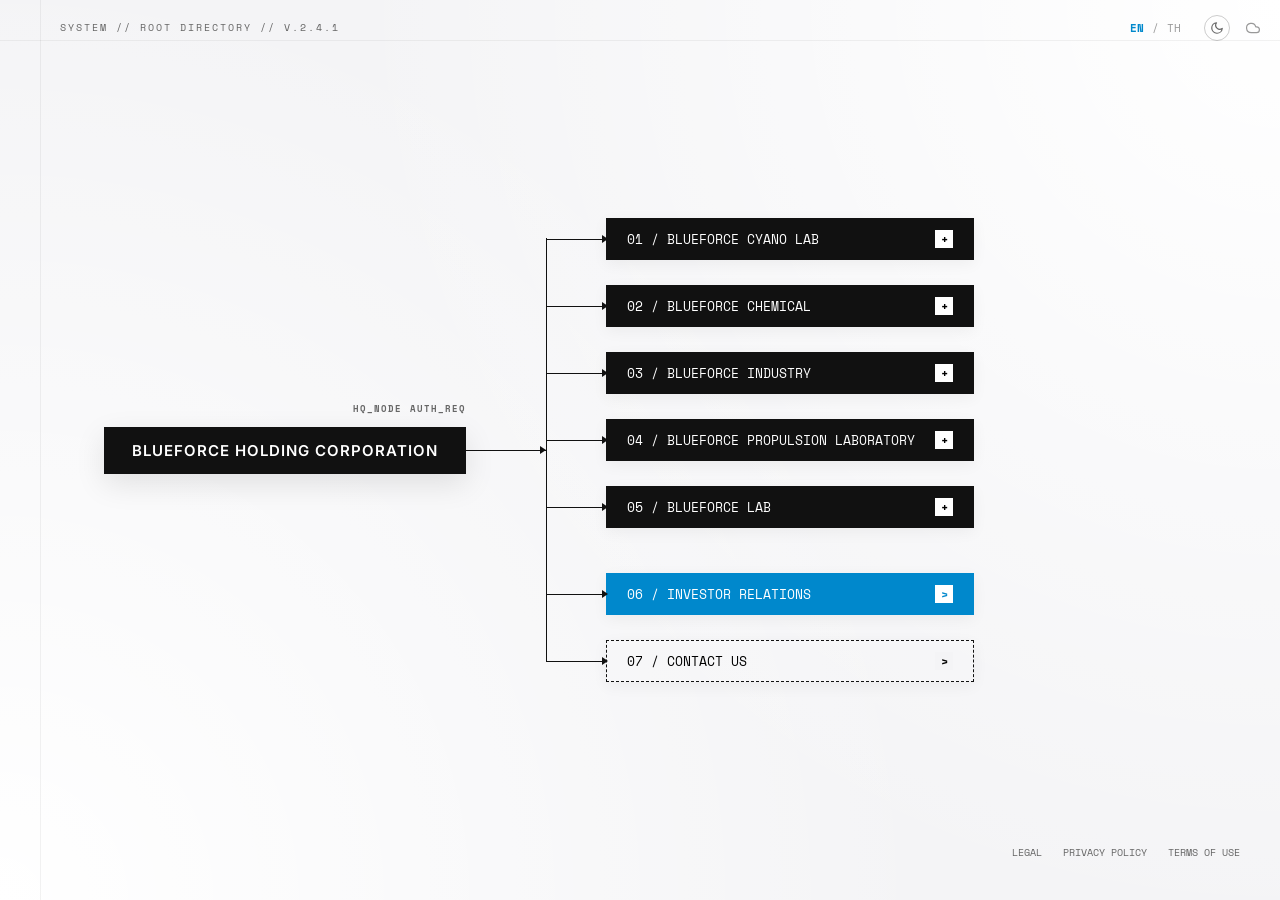
==== index.html @ e81e6acf "Add files via upload" ====
<!DOCTYPE html>
<html lang="en">
<head>
  <meta charset="UTF-8">
  <meta name="viewport" content="width=device-width, initial-scale=1.0">
  <meta name="description" content="Blueforce Holding Corporation - Core Directory">
  <title>BLUEFORCE HOLDING CORPORATION</title>
  <link rel="stylesheet" href="styles.css">
</head>
<body>
  <div class="lang-toggle">
    <span class="lang-btn active" data-lang="en">EN</span> / <span class="lang-btn" data-lang="th">TH</span>
    <span class="theme-toggle" id="theme-toggle"><svg width="14" height="14" viewBox="0 0 24 24" fill="none" stroke="currentColor" stroke-width="2" stroke-linecap="round" stroke-linejoin="round"><path d="M21 12.79A9 9 0 1 1 11.21 3 7 7 0 0 0 21 12.79z"/></svg></span>
    <a href="login.html" class="cloud-toggle" id="cloud-toggle" title="Blueforce Cloud"><svg width="14" height="14" viewBox="0 0 24 24" fill="none" stroke="currentColor" stroke-width="2" stroke-linecap="round" stroke-linejoin="round"><path d="M18 10h-1.26A8 8 0 1 0 9 20h9a5 5 0 0 0 0-10z"/></svg></a>
  </div>

  <div class="page-header" data-i18n="sys_root">SYSTEM // ROOT DIRECTORY // v.2.4.1</div>

  <div class="diagram-container">
    <div class="node">
      <div class="tags">
        <span data-i18n="tag_hq_node">HQ_NODE</span>
        <span data-i18n="tag_auth_req">AUTH_REQ</span>
      </div>
      <span data-i18n="corp_name">BLUEFORCE HOLDING CORPORATION</span>
    </div>
    
    <div class="connector-right"></div>
    
    <div class="tree">
      <a href="cyano-lab.html" class="tree-item">
        <div class="tree-node">
          <span data-i18n="node_01">01 / BLUEFORCE CYANO LAB</span>
          <span class="icon">+</span>
        </div>
      </a>
      
      <a href="chemical.html" class="tree-item">
        <div class="tree-node">
          <span data-i18n="node_02">02 / BLUEFORCE CHEMICAL</span>
          <span class="icon">+</span>
        </div>
      </a>
      
      <a href="industry.html" class="tree-item">
        <div class="tree-node">
          <span data-i18n="node_03">03 / BLUEFORCE INDUSTRY</span>
          <span class="icon">+</span>
        </div>
      </a>

      <a href="propulsion.html" class="tree-item">
        <div class="tree-node">
          <span data-i18n="node_04">04 / BLUEFORCE PROPULSION LABORATORY</span>
          <span class="icon">+</span>
        </div>
      </a>

      <a href="lab.html" class="tree-item">
        <div class="tree-node">
          <span data-i18n="node_05">05 / BLUEFORCE LAB</span>
          <span class="icon">+</span>
        </div>
      </a>

      <!-- NEW PHASE 2 NODES -->
      <a href="#" class="tree-item" style="margin-top: 20px;">
        <div class="tree-node" style="background-color: var(--accent-blue); border-color: var(--accent-blue);">
          <span data-i18n="node_06">06 / INVESTOR RELATIONS</span>
          <span class="icon" style="color: var(--accent-blue);">></span>
        </div>
      </a>

      <a href="contact.html" class="tree-item">
        <div class="tree-node tree-node-contact">
          <span data-i18n="node_07">07 / CONTACT US</span>
          <span class="icon contact-icon">></span>
        </div>
      </a>
    </div>
  </div>

  <div class="global-footer">
    <a href="#" data-i18n="footer_legal">LEGAL</a>
    <a href="#" data-i18n="footer_privacy">PRIVACY POLICY</a>
    <a href="#" data-i18n="footer_terms">TERMS OF USE</a>
  </div>

  <!-- <div class="global-ticker">
    <div class="ticker-content" data-i18n="ticker_msg">
      MARKET DATA: BHC +4.2% ^ | CYANO +1.1% ^ | CHEMDIV -0.4% v || SYSTEM STATUS: NOMINAL || SECURITY ALERT LEVEL: GREEN (TIER 1) || GLOBAL OPERATIONS REPORT: ALL FACILITIES OPERATING AT 98% EFFICIENCY
    </div>
  </div> -->

  <script src="script.js"></script>
</body>
</html>
---- styles.css ----
@import url('https://fonts.googleapis.com/css2?family=Inter:wght@300;400;600&family=Space+Mono&display=swap');

:root {
  --bg-color: #f4f4f6;
  --text-color: #111;
  --accent-blue: #0088cc;
  --node-bg: #111;
  --line-color: #111;
  --font-mono: 'Space Mono', monospace;
  --font-sans: 'Inter', sans-serif;
}

* {
  box-sizing: border-box;
}

body {
  margin: 0;
  padding: 40px;
  background-color: var(--bg-color);
  color: var(--text-color);
  font-family: var(--font-sans);
  min-height: 100vh;
  position: relative;
  background-image: 
    radial-gradient(circle at 100% 0%, #ffffff 0%, transparent 60%),
    radial-gradient(circle at 0% 100%, #ffffff 0%, transparent 60%);
  background-attachment: fixed;
}

/* Geometric details */
body::before {
  content: '';
  position: fixed;
  top: 0;
  left: 40px;
  width: 1px;
  height: 100vh;
  background: rgba(0,0,0,0.05);
  z-index: 0;
}

body::after {
  content: '';
  position: fixed;
  top: 40px;
  left: 0;
  width: 100vw;
  height: 1px;
  background: rgba(0,0,0,0.05);
  z-index: 0;
}

/* Page Headers */
.page-header {
  position: absolute;
  top: 20px;
  left: 60px;
  font-family: var(--font-mono);
  font-size: 10px;
  color: #666;
  text-transform: uppercase;
  letter-spacing: 2px;
  z-index: 10;
}

/* Diagrammatic Containers */
.diagram-container {
  display: flex;
  flex-direction: row;
  align-items: center;
  justify-content: flex-start;
  min-height: calc(100vh - 80px);
  position: relative;
  z-index: 5;
  padding-left: 5vw;
}

@media (max-width: 900px) {
  .diagram-container {
    flex-direction: column;
    align-items: flex-start;
    padding-top: 60px;
  }
}

/* Nodes */
.node {
  background-color: var(--node-bg);
  color: #fff;
  padding: 14px 28px;
  font-size: 15px;
  font-weight: 600;
  letter-spacing: 1px;
  text-transform: uppercase;
  position: relative;
  z-index: 2;
  box-shadow: 0 10px 30px rgba(0,0,0,0.1);
  transition: transform 0.1s ease-out, background-color 0.3s ease;
  text-align: center;
  min-width: 320px;
  transform: translate3d(var(--mouse-x, 0px), var(--mouse-y, 0px), 0);
  will-change: transform;
}

.node.subpage-node {
  background-color: #fff;
  color: #111;
  border: 2px solid #111;
}

.node:not(.subpage-node):hover {
  transform: translate3d(var(--mouse-x, 0px), calc(var(--mouse-y, 0px) - 2px), 0) scale(1.02);
  background-color: #000;
}

.node .tags {
  position: absolute;
  top: -25px;
  right: 0;
  font-family: var(--font-mono);
  font-size: 9px;
  color: #666;
  display: flex;
  gap: 8px;
}

/* Connectors */
.connector-right {
  width: 80px;
  height: 1px;
  background-color: var(--line-color);
  position: relative;
  z-index: 1;
}

.connector-right::after {
  content: '';
  position: absolute;
  right: 0;
  top: -4px;
  border-top: 4px solid transparent;
  border-bottom: 4px solid transparent;
  border-left: 6px solid var(--line-color);
}

@media (max-width: 900px) {
  .connector-right {
    width: 1px;
    height: 40px;
    margin-left: 40px;
  }
  .connector-right::after {
    right: -4px;
    top: auto;
    bottom: 0;
    border-left: 4px solid transparent;
    border-right: 4px solid transparent;
    border-top: 6px solid var(--line-color);
  }
}

/* Tree Structure */
.tree {
  display: flex;
  flex-direction: column;
  gap: 25px;
  position: relative;
  padding-left: 60px;
}

@media (max-width: 900px) {
  .tree {
    padding-left: 40px;
  }
}

/* Vertical line for the tree */
.tree::before {
  content: '';
  position: absolute;
  left: 0;
  top: 20px;
  bottom: 20px;
  width: 1px;
  background-color: var(--line-color);
  z-index: 1;
}

@media (max-width: 900px) {
  .tree::before {
    left: 40px;
    top: -20px;
  }
}

.tree-item {
  display: block;
  position: relative;
  text-decoration: none;
  color: inherit;
  opacity: 0;
  animation: fadeIn 0.6s forwards cubic-bezier(0.1, 0.9, 0.2, 1);
  transform: translate3d(var(--mouse-x, 0px), var(--mouse-y, 0px), 0);
  will-change: transform;
}

/* Horizontal line from trunk to tree item */
.tree-item::before {
  content: '';
  position: absolute;
  left: -60px;
  top: 50%;
  width: 60px;
  height: 1px;
  background-color: var(--line-color);
  z-index: 1;
}

/* Arrow head on horizontal line */
.tree-item::after {
  content: '';
  position: absolute;
  left: -4px;
  top: 50%;
  transform: translateY(-50%);
  border-top: 4px solid transparent;
  border-bottom: 4px solid transparent;
  border-left: 6px solid var(--line-color);
  z-index: 2;
}

@media (max-width: 900px) {
  .tree-item::before {
    left: 0;
    width: 40px;
  }
  .tree-item::after {
    left: 36px;
  }
}

.tree-node {
  background-color: var(--node-bg);
  color: #fff;
  padding: 10px 20px;
  font-size: 13px;
  font-family: var(--font-mono);
  text-transform: uppercase;
  transition: all 0.3s ease;
  display: flex;
  align-items: center;
  justify-content: space-between;
  min-width: 320px;
  border: 1px solid transparent;
  box-shadow: 0 4px 15px rgba(0,0,0,0.05);
}

.tree-node .icon {
  display: inline-flex;
  align-items: center;
  justify-content: center;
  width: 18px;
  height: 18px;
  background-color: #fff;
  color: #000;
  font-size: 12px;
  font-weight: bold;
  margin-left: 20px;
  transition: all 0.3s;
}

.tree-item:hover .tree-node {
  background-color: #fff;
  color: #000;
  border: 1px solid #000;
  transform: translateX(10px);
}

.tree-item:hover .tree-node .icon {
  background-color: #000;
  color: #fff;
  transform: rotate(90deg);
}

.tree-item:nth-child(1) { animation-delay: 0.1s; }
.tree-item:nth-child(2) { animation-delay: 0.2s; }
.tree-item:nth-child(3) { animation-delay: 0.3s; }
.tree-item:nth-child(4) { animation-delay: 0.4s; }
.tree-item:nth-child(5) { animation-delay: 0.5s; }

/* Contact node (07) - dashed outline variant */
.tree-node-contact {
  background-color: transparent;
  border: 1px dashed var(--line-color);
  color: #000;
}

.tree-node-contact .contact-icon {
  background-color: #f4f4f6;
  color: #000;
}

@keyframes fadeIn {
  from { opacity: 0; transform: translateX(-20px); }
  to { opacity: 1; transform: translateX(0); }
}

/* Subpage Layout */
.subpage-container {
  padding-top: 100px;
  padding-left: 60px;
  max-width: 1000px;
}

@media (max-width: 900px) {
  .subpage-container {
    padding-left: 0;
  }
}

.back-link {
  display: inline-flex;
  align-items: center;
  text-decoration: none;
  color: var(--text-color);
  font-family: var(--font-mono);
  font-size: 12px;
  margin-bottom: 50px;
  transition: color 0.3s, transform 0.3s;
  text-transform: uppercase;
  letter-spacing: 1px;
}

.back-link::before {
  content: '<';
  margin-right: 12px;
  font-size: 12px;
  font-weight: bold;
}

.back-link:hover {
  color: var(--accent-blue);
  transform: translateX(-5px);
}

.subpage-content {
  display: flex;
  gap: 60px;
  margin-top: 40px;
}

@media (max-width: 900px) {
  .subpage-content {
    flex-direction: column;
    gap: 40px;
  }
}

.subpage-details {
  flex: 1;
  font-size: 15px;
  line-height: 1.7;
  color: #333;
  padding: 30px;
  background: #fff;
  border: 1px solid rgba(0,0,0,0.1);
  box-shadow: 0 10px 30px rgba(0,0,0,0.03);
  position: relative;
}

.subpage-details::before {
  content: '';
  position: absolute;
  top: -1px;
  left: 0;
  width: 30%;
  height: 2px;
  background-color: var(--accent-blue);
}

.properties-list {
  font-family: var(--font-mono);
  font-size: 12px;
  border-left: 1px solid var(--line-color);
  padding-left: 30px;
  margin-left: 10px;
  list-style: none;
  display: flex;
  flex-direction: column;
  gap: 15px;
  position: relative;
}

.properties-list li {
  position: relative;
  display: flex;
  align-items: center;
}

.properties-list li::before {
  content: '';
  position: absolute;
  left: -30px;
  top: 50%;
  width: 20px;
  height: 1px;
  background-color: var(--line-color);
}

.prop-name {
  font-weight: bold;
  text-transform: uppercase;
  margin-right: 15px;
  color: #000;
  background: #fff;
  padding: 4px 8px;
  border: 1px solid #eee;
  min-width: 120px;
}

.prop-value {
  color: #666;
}

.checkbox-checked {
  display: inline-flex;
  align-items: center;
  justify-content: center;
  width: 14px;
  height: 14px;
  background-color: var(--accent-blue);
  color: #fff;
  font-size: 10px;
  margin-left: auto;
}

/* Decoration lines for subpage */
.decorative-line {
  position: absolute;
  width: 1px;
  height: 100px;
  background-color: var(--line-color);
  left: 80px;
  top: -100px;
}

/* ------------------- Phase 2 Features ------------------- */
.page-header {
  transform: translate3d(var(--mouse-x, 0px), var(--mouse-y, 0px), 0);
  will-change: transform;
}

.subpage-details {
  transform: translate3d(var(--mouse-x, 0px), var(--mouse-y, 0px), 0);
  will-change: transform;
}

.connector-right {
  transform: translate3d(var(--mouse-x, 0px), var(--mouse-y, 0px), 0);
  will-change: transform;
}

.tree {
  transform: translate3d(var(--mouse-x, 0px), var(--mouse-y, 0px), 0);
  will-change: transform;
}

/* Global Ticker */
.global-ticker {
  position: fixed;
  bottom: 0;
  left: 0;
  width: 100vw;
  background-color: #000;
  color: #0f0; /* retro terminal green */
  font-family: var(--font-mono);
  font-size: 11px;
  padding: 6px 0;
  white-space: nowrap;
  overflow: hidden;
  z-index: 100;
  letter-spacing: 1px;
}

.ticker-content {
  display: inline-block;
  padding-left: 100%;
  animation: tickerScroll 20s linear infinite;
}

@keyframes tickerScroll {
  0% { transform: translate3d(0, 0, 0); }
  100% { transform: translate3d(-100%, 0, 0); }
}

/* Global Footer */
.global-footer {
  position: fixed;
  bottom: 40px;
  right: 40px;
  font-family: var(--font-mono);
  font-size: 10px;
  z-index: 90;
}

.global-footer a {
  color: #666;
  text-decoration: none;
  margin-left: 15px;
  transition: color 0.3s;
}

.global-footer a:hover {
  color: #000;
}

/* Language Toggle */
.lang-toggle {
  position: fixed;
  top: 15px;
  right: 20px;
  font-family: var(--font-mono);
  font-size: 11px;
  color: #999;
  z-index: 90;
  display: flex;
  gap: 8px;
  align-items: center;
}

.cloud-toggle {
  cursor: pointer;
  margin-left: 8px;
  display: flex;
  align-items: center;
  justify-content: center;
  color: #999;
  transition: color 0.3s;
}

.cloud-toggle:hover {
  color: var(--accent-blue);
}

.theme-toggle {
  cursor: pointer;
  margin-left: 5px;
  display: flex;
  align-items: center;
  justify-content: center;
  color: #999;
  transition: color 0.3s;
}

.theme-toggle:hover {
  color: var(--accent-blue);
}

.lang-toggle .lang-btn {
  cursor: pointer;
  transition: color 0.3s;
}

.lang-toggle .lang-btn:hover {
  color: var(--accent-blue);
}

.lang-toggle .lang-btn.active {
  color: var(--accent-blue);
  font-weight: bold;
}

/* Careers Box in Subsidiary Pages */
.careers-box {
  margin-top: 40px;
  padding: 20px;
  border: 1px dashed var(--line-color);
  background-color: #fafafa;
}

.careers-box-title {
  font-family: var(--font-mono);
  font-size: 12px;
  font-weight: bold;
  margin-bottom: 15px;
  color: var(--accent-blue);
  display: flex;
  align-items: center;
  gap: 10px;
}

.careers-box-title::before {
  content: '>';
  color: #000;
}

.job-listing {
  display: flex;
  justify-content: space-between;
  align-items: center;
  font-size: 13px;
  padding: 8px 0;
  border-bottom: 1px solid rgba(0,0,0,0.05);
}

.job-listing:last-child {
  border-bottom: none;
}

.job-apply-btn {
  background: #000;
  color: #fff;
  border: none;
  padding: 4px 10px;
  font-family: var(--font-mono);
  font-size: 10px;
  cursor: pointer;
  transition: background 0.2s;
}

.job-apply-btn:hover {
  background: var(--accent-blue);
}

/* ============ Proper Dark Mode ============ */
html.dark-mode {
  --bg-color: #4a5665;
  --text-color: #e0e0e0;
  --node-bg: #e8e8e8;
  --line-color: #e0e0e0;
}

html.dark-mode body {
  background-color: #4a5665;
  color: #e0e0e0;
  background-image:
    radial-gradient(circle at 100% 0%, #1a1a1f 0%, transparent 60%),
    radial-gradient(circle at 0% 100%, #1a1a1f 0%, transparent 60%);
}

html.dark-mode body::before {
  background: rgba(255,255,255,0.06);
}

html.dark-mode body::after {
  background: rgba(255,255,255,0.06);
}

/* Page header */
html.dark-mode .page-header {
  color: #888;
}

/* Node tags */
html.dark-mode .node .tags {
  color: #999;
}

/* Main node in dark: light bg, dark text (inverted) */
html.dark-mode .node {
  background-color: #e8e8e8;
  color: #111;
  box-shadow: 0 10px 30px rgba(0,0,0,0.4);
}

html.dark-mode .node:not(.subpage-node):hover {
  background-color: #fff;
}

/* Subpage node: dark bg, light border/text */
html.dark-mode .node.subpage-node {
  background-color: #0e0e10;
  color: #e0e0e0;
  border-color: #e0e0e0;
}

/* Tree nodes */
html.dark-mode .tree-node {
  background-color: #e8e8e8;
  color: #111;
  box-shadow: 0 4px 15px rgba(0,0,0,0.3);
}

html.dark-mode .tree-node .icon {
  background-color: #111;
  color: #e8e8e8;
}

/* Contact node (07) dark mode */
html.dark-mode .tree-node-contact {
  background-color: transparent;
  border: 1px dashed #e0e0e0;
  color: #e0e0e0;
}

html.dark-mode .tree-node-contact .contact-icon {
  background-color: #222;
  color: #e0e0e0;
}

html.dark-mode .tree-item:hover .tree-node {
  background-color: #111;
  color: #e8e8e8;
  border-color: #e8e8e8;
}

html.dark-mode .tree-item:hover .tree-node .icon {
  background-color: #e8e8e8;
  color: #111;
}

/* Connectors */
html.dark-mode .connector-right {
  background-color: #e0e0e0;
}

html.dark-mode .connector-right::after {
  border-left-color: #e0e0e0;
}

/* Tree vertical & horizontal lines */
html.dark-mode .tree::before {
  background-color: #e0e0e0;
}

html.dark-mode .tree-item::before {
  background-color: #e0e0e0;
}

html.dark-mode .tree-item::after {
  border-left-color: #e0e0e0;
}

/* Subpage details panel */
html.dark-mode .subpage-details {
  background: #181820;
  color: #ccc;
  border-color: rgba(255,255,255,0.1);
  box-shadow: 0 10px 30px rgba(0,0,0,0.3);
}

/* Properties list */
html.dark-mode .properties-list {
  border-left-color: #e0e0e0;
}

html.dark-mode .properties-list li::before {
  background-color: #e0e0e0;
}

html.dark-mode .prop-name {
  color: #e0e0e0;
  background: #222;
  border-color: #333;
}

html.dark-mode .prop-value {
  color: #999;
}

/* Careers box */
html.dark-mode .careers-box {
  background-color: #141418;
  border-color: #444;
}

html.dark-mode .careers-box-title::before {
  color: #e0e0e0;
}

html.dark-mode .job-listing {
  border-bottom-color: rgba(255,255,255,0.08);
  color: #ccc;
}

html.dark-mode .job-apply-btn {
  background: #e8e8e8;
  color: #111;
}

html.dark-mode .job-apply-btn:hover {
  background: var(--accent-blue);
  color: #fff;
}

/* Back link */
html.dark-mode .back-link {
  color: #ccc;
}

html.dark-mode .back-link:hover {
  color: var(--accent-blue);
}

/* Decorative line */
html.dark-mode .decorative-line {
  background-color: #e0e0e0;
}

/* Lang toggle */
html.dark-mode .lang-toggle {
  color: #777;
}

html.dark-mode .lang-toggle .lang-btn:hover,
html.dark-mode .lang-toggle .lang-btn.active {
  color: var(--accent-blue);
}

/* Footer */
html.dark-mode .global-footer a {
  color: #888;
}

html.dark-mode .global-footer a:hover {
  color: #e0e0e0;
}

/* Contact page inline styles override */
html.dark-mode input,
html.dark-mode textarea {
  background-color: #181820;
  color: #e0e0e0;
  border-color: #444;
}

html.dark-mode button[data-i18n="btn_transmit"] {
  background: #e8e8e8 !important;
  color: #111 !important;
}

html.dark-mode button[data-i18n="btn_transmit"]:hover {
  background: var(--accent-blue) !important;
  color: #fff !important;
}

/* ============ Theme Toggle Icon Button ============ */
.theme-toggle {
  cursor: pointer;
  margin-left: 15px;
  user-select: none;
  transition: opacity 0.3s, transform 0.3s;
  display: inline-flex;
  align-items: center;
  justify-content: center;
  width: 26px;
  height: 26px;
  border-radius: 50%;
  border: 1px solid rgba(0,0,0,0.2);
  background: transparent;
  vertical-align: middle;
  line-height: 1;
  color: #666;
}

html.dark-mode .theme-toggle {
  border-color: rgba(255,255,255,0.25);
  color: #aaa;
}

.theme-toggle:hover {
  color: var(--accent-blue);
  border-color: var(--accent-blue);
  transform: rotate(15deg);
}
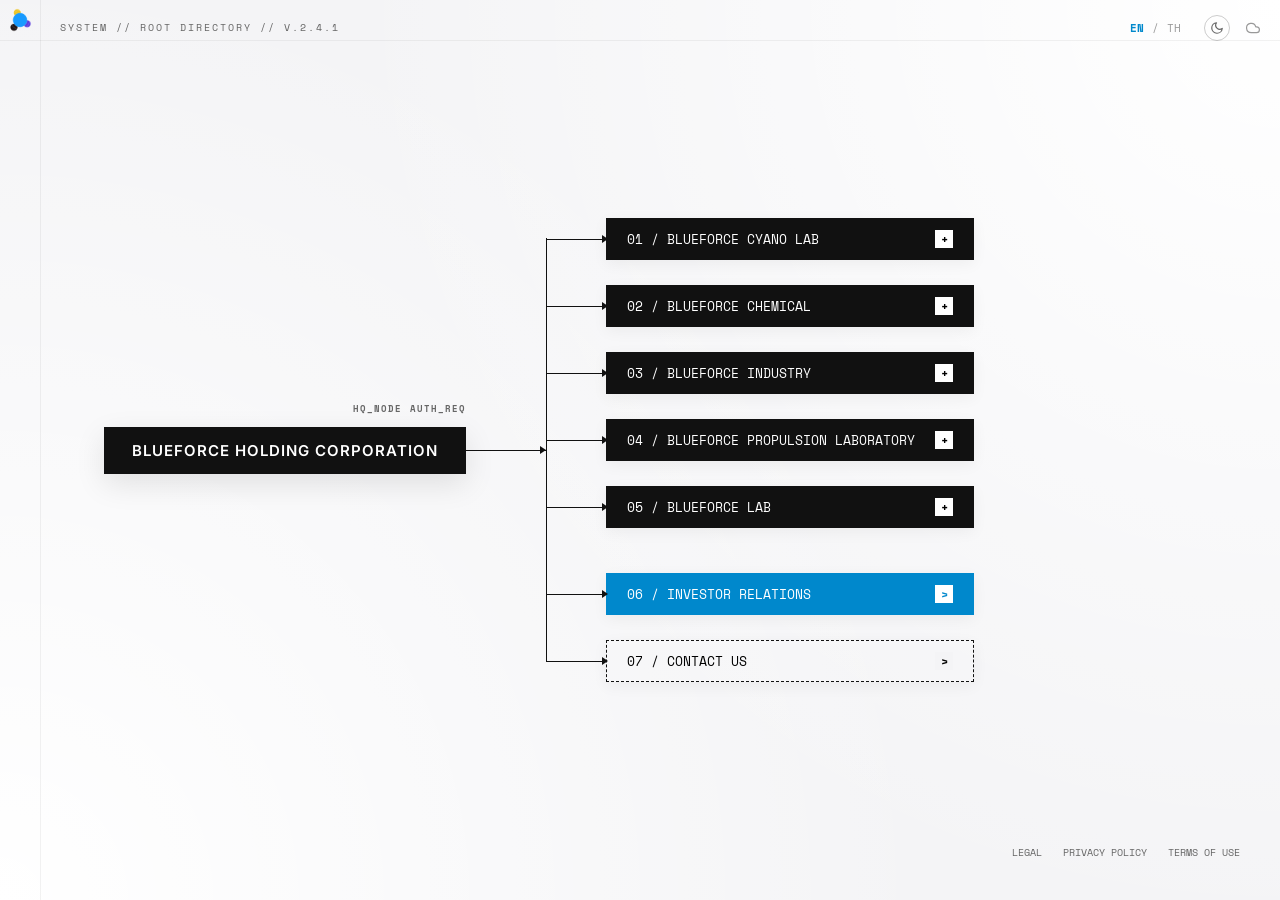
==== commit 419ac3c0: "Add logo and fix model" ====
--- a/index.html
+++ b/index.html
@@ -6,6 +6,7 @@
   <meta name="description" content="Blueforce Holding Corporation - Core Directory">
   <title>BLUEFORCE HOLDING CORPORATION</title>
   <link rel="stylesheet" href="styles.css">
+  <link rel="icon" type="image/png" href="LOGO/BHC_LOGO.png">
 </head>
 <body>
   <div class="lang-toggle">
@@ -14,6 +15,7 @@
     <a href="login.html" class="cloud-toggle" id="cloud-toggle" title="Blueforce Cloud"><svg width="14" height="14" viewBox="0 0 24 24" fill="none" stroke="currentColor" stroke-width="2" stroke-linecap="round" stroke-linejoin="round"><path d="M18 10h-1.26A8 8 0 1 0 9 20h9a5 5 0 0 0 0-10z"/></svg></a>
   </div>
 
+  <img src="LOGO/BHC_LOGO.png" class="nav-logo site-logo" alt="BHC Logo">
   <div class="page-header" data-i18n="sys_root">SYSTEM // ROOT DIRECTORY // v.2.4.1</div>
 
   <div class="diagram-container">
--- a/styles.css
+++ b/styles.css
@@ -529,6 +529,25 @@
   align-items: center;
 }
 
+.nav-logo {
+  height: 24px;
+  width: auto;
+  opacity: 0.9;
+  transition: opacity 0.3s, transform 0.3s;
+}
+
+.site-logo {
+  position: absolute;
+  top: 8px;
+  left: 8px;
+  z-index: 10;
+}
+
+.nav-logo:hover {
+  opacity: 1;
+  transform: scale(1.05);
+}
+
 .cloud-toggle {
   cursor: pointer;
   margin-left: 8px;
@@ -629,6 +648,10 @@
   --text-color: #e0e0e0;
   --node-bg: #e8e8e8;
   --line-color: #e0e0e0;
+}
+
+html.dark-mode .nav-logo {
+  opacity: 0.8;
 }
 
 html.dark-mode body {
